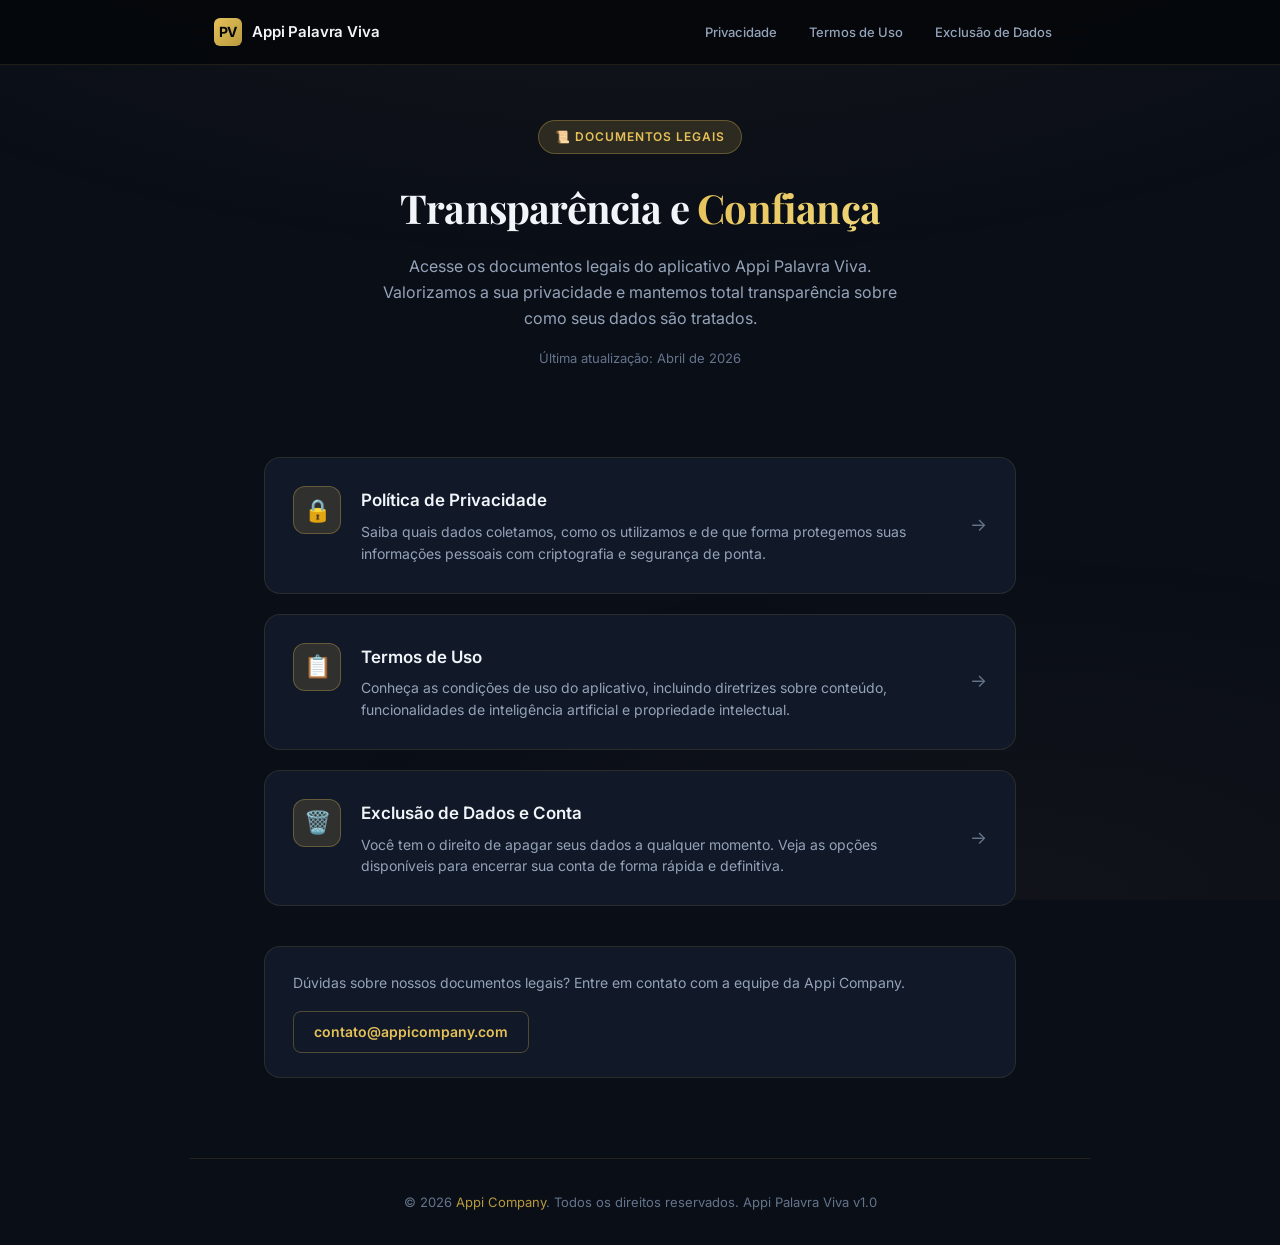
==== index.html @ a2336b7d "docs: add privacy policy, terms, and account deletion pages" ====
<!DOCTYPE html>
<html lang="pt-BR">
<head>
    <meta charset="UTF-8">
    <meta name="viewport" content="width=device-width, initial-scale=1.0">
    <title>Documentos Legais — Appi Palavra Viva</title>
    <meta name="description" content="Políticas de privacidade, termos de uso e procedimentos de exclusão de dados do aplicativo Appi Palavra Viva, desenvolvido pela Appi Company.">
    <meta name="robots" content="index, follow">
    <link rel="stylesheet" href="style.css">
    <link rel="icon" href="data:image/svg+xml,<svg xmlns='http://www.w3.org/2000/svg' viewBox='0 0 100 100'><text y='.9em' font-size='90'>✝️</text></svg>">
</head>
<body>

    <!-- Navigation -->
    <nav class="nav">
        <div class="nav-inner">
            <a href="index.html" class="nav-brand">
                <span class="logo-icon">PV</span>
                Appi Palavra Viva
            </a>
            <button class="nav-toggle" onclick="document.querySelector('.nav-links').classList.toggle('open')" aria-label="Menu">☰</button>
            <div class="nav-links">
                <a href="privacidade.html">Privacidade</a>
                <a href="termos.html">Termos de Uso</a>
                <a href="exclusao.html">Exclusão de Dados</a>
            </div>
        </div>
    </nav>

    <!-- Hero -->
    <header class="hero">
        <div class="hero-badge">📜 Documentos Legais</div>
        <h1>Transparência e <span>Confiança</span></h1>
        <p class="subtitle">Acesse os documentos legais do aplicativo Appi Palavra Viva. Valorizamos a sua privacidade e mantemos total transparência sobre como seus dados são tratados.</p>
        <p class="update-date">Última atualização: Abril de 2026</p>
    </header>

    <!-- Document Cards -->
    <main class="content">
        <div class="cards-grid">

            <a href="privacidade.html" class="doc-card">
                <div class="card-icon">🔒</div>
                <div class="card-body">
                    <h3>Política de Privacidade</h3>
                    <p>Saiba quais dados coletamos, como os utilizamos e de que forma protegemos suas informações pessoais com criptografia e segurança de ponta.</p>
                </div>
                <span class="card-arrow">→</span>
            </a>

            <a href="termos.html" class="doc-card">
                <div class="card-icon">📋</div>
                <div class="card-body">
                    <h3>Termos de Uso</h3>
                    <p>Conheça as condições de uso do aplicativo, incluindo diretrizes sobre conteúdo, funcionalidades de inteligência artificial e propriedade intelectual.</p>
                </div>
                <span class="card-arrow">→</span>
            </a>

            <a href="exclusao.html" class="doc-card">
                <div class="card-icon">🗑️</div>
                <div class="card-body">
                    <h3>Exclusão de Dados e Conta</h3>
                    <p>Você tem o direito de apagar seus dados a qualquer momento. Veja as opções disponíveis para encerrar sua conta de forma rápida e definitiva.</p>
                </div>
                <span class="card-arrow">→</span>
            </a>

        </div>

        <!-- Contact -->
        <div class="contact-bar">
            <p>Dúvidas sobre nossos documentos legais? Entre em contato com a equipe da Appi Company.</p>
            <a href="mailto:contato@appicompany.com">contato@appicompany.com</a>
        </div>
    </main>

    <!-- Footer -->
    <footer class="footer">
        <p>© 2026 <a href="mailto:contato@appicompany.com">Appi Company</a>. Todos os direitos reservados. Appi Palavra Viva v1.0</p>
    </footer>

</body>
</html>
---- style.css ----
/* ═══════════════════════════════════════════════════
   Appi Palavra Viva — Legal Pages Design System
   Dark celestial theme matching the app identity
   ═══════════════════════════════════════════════════ */

@import url('https://fonts.googleapis.com/css2?family=Inter:wght@300;400;500;600;700&family=Playfair+Display:wght@600;700&display=swap');

/* ── Reset & Base ── */
*, *::before, *::after {
  box-sizing: border-box;
  margin: 0;
  padding: 0;
}

:root {
  --bg-deep: #04060A;
  --bg-body: #0A0E17;
  --bg-card: #111827;
  --bg-card-hover: #1a2332;
  --bg-surface: #1E293B;
  --gold-primary: #E5C158;
  --gold-light: #F0D77A;
  --gold-dim: #B8993E;
  --gold-glow: rgba(229, 193, 88, 0.15);
  --text-primary: #F1F5F9;
  --text-secondary: #94A3B8;
  --text-muted: #64748B;
  --border-subtle: rgba(229, 193, 88, 0.12);
  --border-active: rgba(229, 193, 88, 0.3);
  --radius-sm: 8px;
  --radius-md: 12px;
  --radius-lg: 16px;
  --radius-xl: 24px;
  --shadow-card: 0 4px 24px rgba(0, 0, 0, 0.4);
  --shadow-glow: 0 0 40px rgba(229, 193, 88, 0.08);
  --transition-fast: 200ms cubic-bezier(0.4, 0, 0.2, 1);
  --transition-smooth: 400ms cubic-bezier(0.4, 0, 0.2, 1);
}

html {
  scroll-behavior: smooth;
  scroll-padding-top: 80px;
}

body {
  font-family: 'Inter', -apple-system, BlinkMacSystemFont, "Segoe UI", Roboto, sans-serif;
  background-color: var(--bg-body);
  color: var(--text-primary);
  line-height: 1.7;
  min-height: 100vh;
  -webkit-font-smoothing: antialiased;
  -moz-osx-font-smoothing: grayscale;
}

/* ── Background Pattern ── */
body::before {
  content: '';
  position: fixed;
  top: 0;
  left: 0;
  right: 0;
  bottom: 0;
  background:
    radial-gradient(ellipse 80% 50% at 50% -20%, rgba(229, 193, 88, 0.06), transparent),
    radial-gradient(ellipse 60% 40% at 80% 100%, rgba(229, 193, 88, 0.03), transparent);
  pointer-events: none;
  z-index: 0;
}

/* ── Navigation ── */
.nav {
  position: fixed;
  top: 0;
  left: 0;
  right: 0;
  z-index: 100;
  background: rgba(4, 6, 10, 0.85);
  backdrop-filter: blur(20px);
  -webkit-backdrop-filter: blur(20px);
  border-bottom: 1px solid var(--border-subtle);
  transition: var(--transition-smooth);
}

.nav-inner {
  max-width: 900px;
  margin: 0 auto;
  padding: 0 24px;
  display: flex;
  align-items: center;
  justify-content: space-between;
  height: 64px;
}

.nav-brand {
  display: flex;
  align-items: center;
  gap: 10px;
  text-decoration: none;
  color: var(--text-primary);
  font-weight: 600;
  font-size: 15px;
  letter-spacing: -0.01em;
}

.nav-brand .logo-icon {
  width: 28px;
  height: 28px;
  background: linear-gradient(135deg, var(--gold-primary), var(--gold-dim));
  border-radius: 6px;
  display: flex;
  align-items: center;
  justify-content: center;
  font-size: 14px;
  font-weight: 700;
  color: var(--bg-deep);
}

.nav-links {
  display: flex;
  gap: 4px;
}

.nav-links a {
  color: var(--text-secondary);
  text-decoration: none;
  font-size: 13px;
  font-weight: 500;
  padding: 6px 14px;
  border-radius: var(--radius-sm);
  transition: var(--transition-fast);
  white-space: nowrap;
}

.nav-links a:hover,
.nav-links a.active {
  color: var(--gold-primary);
  background: var(--gold-glow);
}

/* ── Mobile Nav Toggle ── */
.nav-toggle {
  display: none;
  background: none;
  border: none;
  color: var(--text-secondary);
  cursor: pointer;
  padding: 8px;
  font-size: 20px;
}

@media (max-width: 640px) {
  .nav-toggle {
    display: block;
  }
  .nav-links {
    display: none;
    position: absolute;
    top: 64px;
    left: 0;
    right: 0;
    background: rgba(4, 6, 10, 0.95);
    backdrop-filter: blur(20px);
    flex-direction: column;
    padding: 12px;
    border-bottom: 1px solid var(--border-subtle);
  }
  .nav-links.open {
    display: flex;
  }
  .nav-links a {
    padding: 12px 16px;
  }
}

/* ── Page Hero ── */
.hero {
  position: relative;
  z-index: 1;
  text-align: center;
  padding: 120px 24px 48px;
}

.hero-badge {
  display: inline-flex;
  align-items: center;
  gap: 6px;
  background: var(--gold-glow);
  border: 1px solid var(--border-active);
  padding: 6px 16px;
  border-radius: 100px;
  font-size: 12px;
  font-weight: 600;
  color: var(--gold-primary);
  text-transform: uppercase;
  letter-spacing: 0.08em;
  margin-bottom: 20px;
}

.hero h1 {
  font-family: 'Playfair Display', serif;
  font-size: clamp(28px, 5vw, 40px);
  font-weight: 700;
  color: var(--text-primary);
  margin-bottom: 12px;
  letter-spacing: -0.02em;
}

.hero h1 span {
  background: linear-gradient(135deg, var(--gold-primary), var(--gold-light));
  -webkit-background-clip: text;
  -webkit-text-fill-color: transparent;
  background-clip: text;
}

.hero .subtitle {
  color: var(--text-secondary);
  font-size: 16px;
  max-width: 520px;
  margin: 0 auto;
  line-height: 1.6;
}

.hero .update-date {
  color: var(--text-muted);
  font-size: 13px;
  margin-top: 16px;
}

/* ── Main Content ── */
.content {
  position: relative;
  z-index: 1;
  max-width: 800px;
  margin: 0 auto;
  padding: 0 24px 80px;
}

/* ── Legal Sections ── */
.legal-section {
  background: var(--bg-card);
  border: 1px solid var(--border-subtle);
  border-radius: var(--radius-lg);
  padding: 32px;
  margin-bottom: 24px;
  transition: var(--transition-smooth);
}

.legal-section:hover {
  border-color: var(--border-active);
  box-shadow: var(--shadow-glow);
}

.legal-section h2 {
  font-family: 'Playfair Display', serif;
  font-size: 22px;
  font-weight: 600;
  color: var(--text-primary);
  margin-bottom: 16px;
  padding-bottom: 12px;
  border-bottom: 1px solid var(--border-subtle);
  display: flex;
  align-items: center;
  gap: 10px;
}

.legal-section h2 .section-num {
  display: inline-flex;
  align-items: center;
  justify-content: center;
  width: 32px;
  height: 32px;
  border-radius: var(--radius-sm);
  background: var(--gold-glow);
  border: 1px solid var(--border-active);
  color: var(--gold-primary);
  font-family: 'Inter', sans-serif;
  font-size: 14px;
  font-weight: 700;
  flex-shrink: 0;
}

.legal-section p {
  color: var(--text-secondary);
  font-size: 15px;
  margin-bottom: 14px;
  line-height: 1.75;
}

.legal-section ul,
.legal-section ol {
  padding-left: 0;
  list-style: none;
  margin-bottom: 14px;
}

.legal-section li {
  color: var(--text-secondary);
  font-size: 15px;
  margin-bottom: 10px;
  padding-left: 24px;
  position: relative;
  line-height: 1.65;
}

.legal-section ul li::before {
  content: '';
  position: absolute;
  left: 4px;
  top: 10px;
  width: 6px;
  height: 6px;
  border-radius: 50%;
  background: var(--gold-primary);
  opacity: 0.6;
}

.legal-section ol {
  counter-reset: step;
}

.legal-section ol li {
  counter-increment: step;
}

.legal-section ol li::before {
  content: counter(step);
  position: absolute;
  left: 0;
  top: 0;
  font-size: 13px;
  font-weight: 700;
  color: var(--gold-primary);
  opacity: 0.7;
}

.legal-section strong {
  color: var(--text-primary);
  font-weight: 600;
}

.legal-section em {
  color: var(--gold-dim);
  font-style: normal;
}

/* ── Warning / Highlight Box ── */
.highlight-box {
  background: rgba(229, 193, 88, 0.06);
  border: 1px solid var(--border-active);
  border-radius: var(--radius-md);
  padding: 20px 24px;
  margin: 20px 0;
}

.highlight-box strong {
  color: var(--gold-primary);
  display: block;
  margin-bottom: 8px;
  font-size: 14px;
  text-transform: uppercase;
  letter-spacing: 0.04em;
}

.highlight-box p {
  margin-bottom: 0;
  font-size: 14px;
}

.warning-box {
  background: rgba(239, 68, 68, 0.06);
  border: 1px solid rgba(239, 68, 68, 0.2);
  border-radius: var(--radius-md);
  padding: 20px 24px;
  margin: 20px 0;
}

.warning-box strong {
  color: #f87171;
  display: block;
  margin-bottom: 8px;
  font-size: 14px;
  text-transform: uppercase;
  letter-spacing: 0.04em;
}

.warning-box p {
  margin-bottom: 0;
  font-size: 14px;
  color: var(--text-secondary);
}

/* ── Index Page Cards ── */
.cards-grid {
  display: grid;
  gap: 20px;
  margin-top: 40px;
}

.doc-card {
  display: flex;
  align-items: flex-start;
  gap: 20px;
  background: var(--bg-card);
  border: 1px solid var(--border-subtle);
  border-radius: var(--radius-lg);
  padding: 28px;
  text-decoration: none;
  transition: var(--transition-smooth);
  cursor: pointer;
}

.doc-card:hover {
  transform: translateY(-2px);
  border-color: var(--border-active);
  box-shadow: var(--shadow-glow), var(--shadow-card);
  background: var(--bg-card-hover);
}

.doc-card .card-icon {
  width: 48px;
  height: 48px;
  border-radius: var(--radius-md);
  background: var(--gold-glow);
  border: 1px solid var(--border-active);
  display: flex;
  align-items: center;
  justify-content: center;
  font-size: 22px;
  flex-shrink: 0;
}

.doc-card .card-body h3 {
  font-size: 17px;
  font-weight: 600;
  color: var(--text-primary);
  margin-bottom: 6px;
}

.doc-card .card-body p {
  font-size: 14px;
  color: var(--text-secondary);
  line-height: 1.55;
  margin: 0;
}

.doc-card .card-arrow {
  margin-left: auto;
  color: var(--text-muted);
  font-size: 18px;
  align-self: center;
  transition: var(--transition-fast);
}

.doc-card:hover .card-arrow {
  color: var(--gold-primary);
  transform: translateX(4px);
}

/* ── Contact Bar ── */
.contact-bar {
  background: var(--bg-card);
  border: 1px solid var(--border-subtle);
  border-radius: var(--radius-lg);
  padding: 24px 28px;
  display: flex;
  align-items: center;
  justify-content: space-between;
  gap: 16px;
  flex-wrap: wrap;
  margin-top: 40px;
}

.contact-bar p {
  color: var(--text-secondary);
  font-size: 14px;
  margin: 0;
}

.contact-bar a {
  color: var(--gold-primary);
  text-decoration: none;
  font-weight: 600;
  font-size: 14px;
  padding: 8px 20px;
  border: 1px solid var(--border-active);
  border-radius: var(--radius-sm);
  transition: var(--transition-fast);
}

.contact-bar a:hover {
  background: var(--gold-glow);
}

/* ── Footer ── */
.footer {
  position: relative;
  z-index: 1;
  text-align: center;
  padding: 32px 24px;
  border-top: 1px solid var(--border-subtle);
  max-width: 900px;
  margin: 0 auto;
}

.footer p {
  color: var(--text-muted);
  font-size: 13px;
}

.footer a {
  color: var(--gold-dim);
  text-decoration: none;
}

.footer a:hover {
  color: var(--gold-primary);
}

/* ── Animations ── */
@keyframes fadeUp {
  from {
    opacity: 0;
    transform: translateY(16px);
  }
  to {
    opacity: 1;
    transform: translateY(0);
  }
}

.hero,
.legal-section,
.doc-card,
.contact-bar {
  animation: fadeUp 0.5s cubic-bezier(0.4, 0, 0.2, 1) both;
}

.legal-section:nth-child(2) { animation-delay: 0.06s; }
.legal-section:nth-child(3) { animation-delay: 0.12s; }
.legal-section:nth-child(4) { animation-delay: 0.18s; }
.legal-section:nth-child(5) { animation-delay: 0.24s; }
.legal-section:nth-child(6) { animation-delay: 0.30s; }
.legal-section:nth-child(7) { animation-delay: 0.36s; }

.doc-card:nth-child(2) { animation-delay: 0.08s; }
.doc-card:nth-child(3) { animation-delay: 0.16s; }

/* ── Responsive ── */
@media (max-width: 640px) {
  .hero {
    padding-top: 100px;
  }
  .legal-section {
    padding: 24px 20px;
  }
  .doc-card {
    padding: 20px;
  }
  .contact-bar {
    flex-direction: column;
    text-align: center;
  }
}
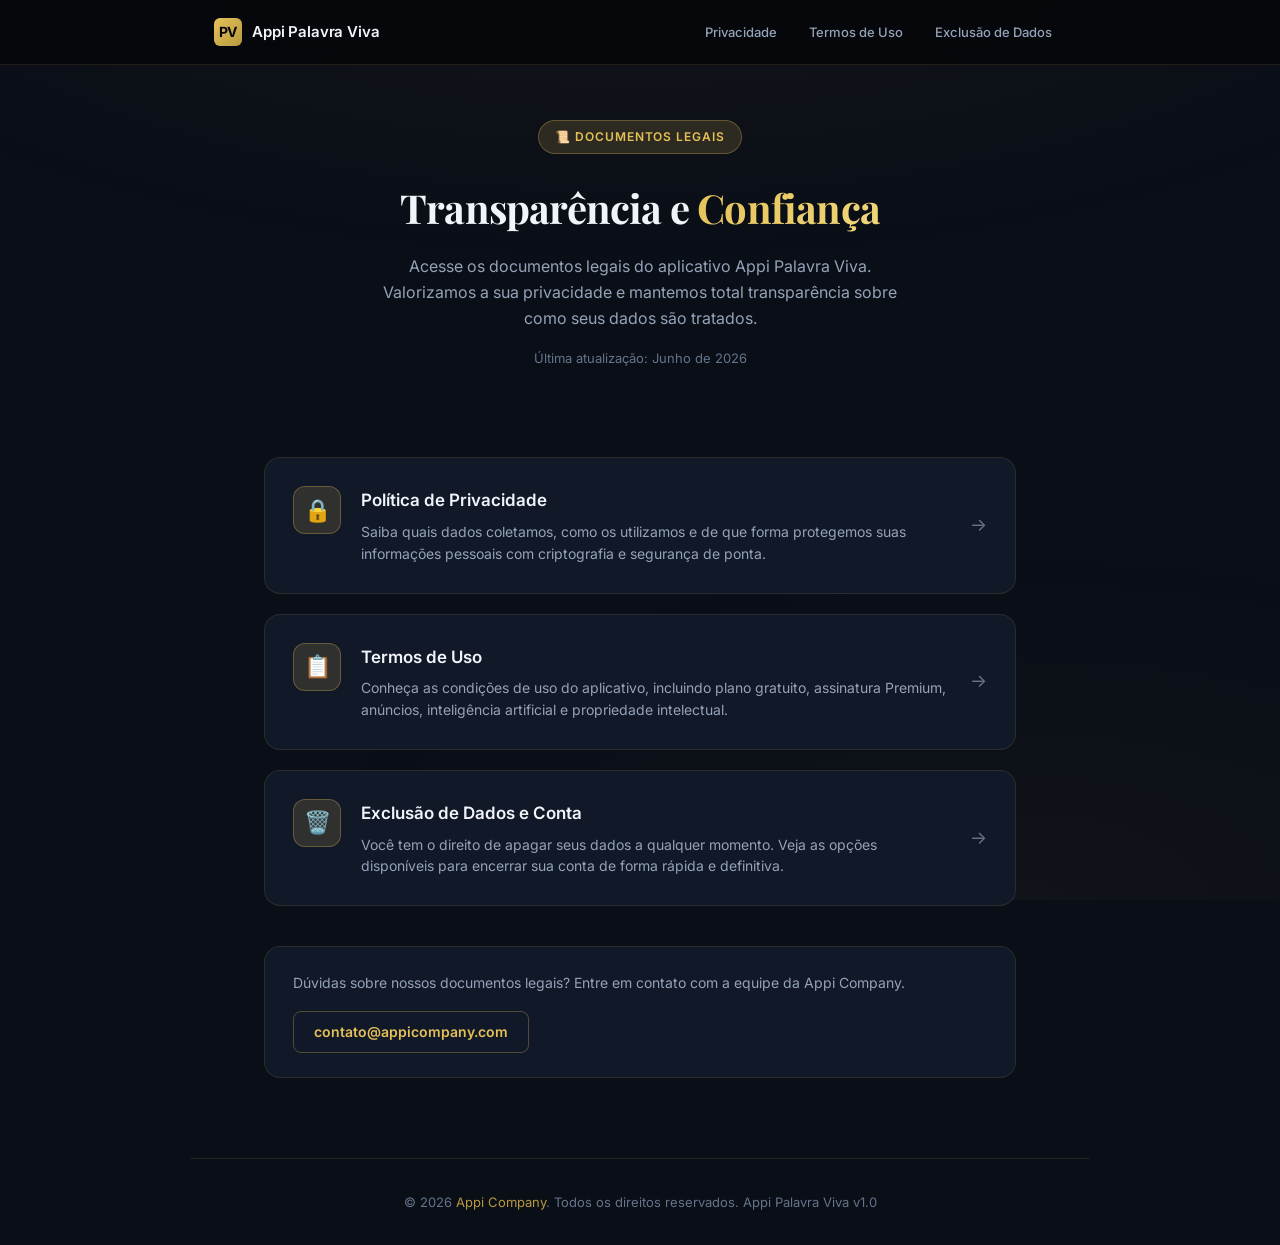
==== commit e5b123d0: "Atualiza documentos legais com Premium, anúncios e assinaturas. Inclui seções sobre AdMob, RevenueCa" ====
--- a/index.html
+++ b/index.html
@@ -32,7 +32,7 @@
         <div class="hero-badge">📜 Documentos Legais</div>
         <h1>Transparência e <span>Confiança</span></h1>
         <p class="subtitle">Acesse os documentos legais do aplicativo Appi Palavra Viva. Valorizamos a sua privacidade e mantemos total transparência sobre como seus dados são tratados.</p>
-        <p class="update-date">Última atualização: Abril de 2026</p>
+        <p class="update-date">Última atualização: Junho de 2026</p>
     </header>
 
     <!-- Document Cards -->
@@ -52,7 +52,7 @@
                 <div class="card-icon">📋</div>
                 <div class="card-body">
                     <h3>Termos de Uso</h3>
-                    <p>Conheça as condições de uso do aplicativo, incluindo diretrizes sobre conteúdo, funcionalidades de inteligência artificial e propriedade intelectual.</p>
+                    <p>Conheça as condições de uso do aplicativo, incluindo plano gratuito, assinatura Premium, anúncios, inteligência artificial e propriedade intelectual.</p>
                 </div>
                 <span class="card-arrow">→</span>
             </a>
